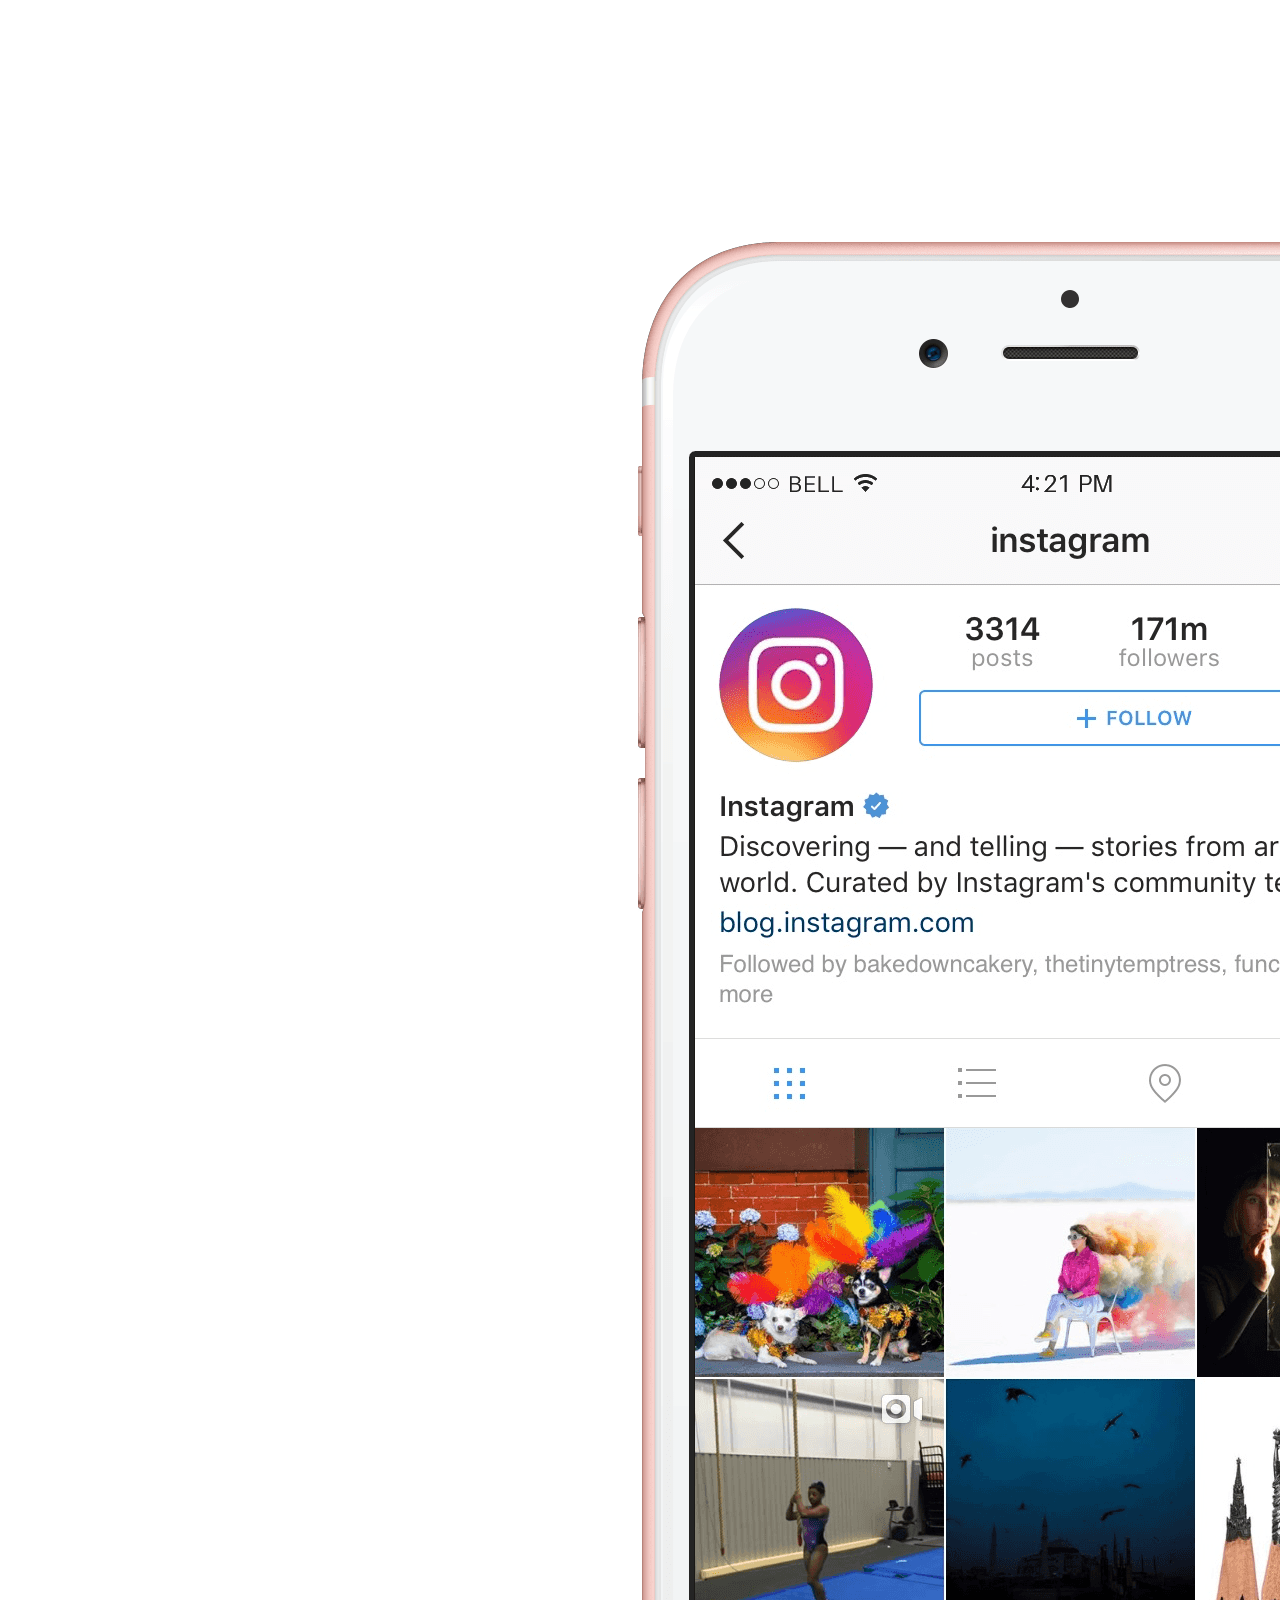
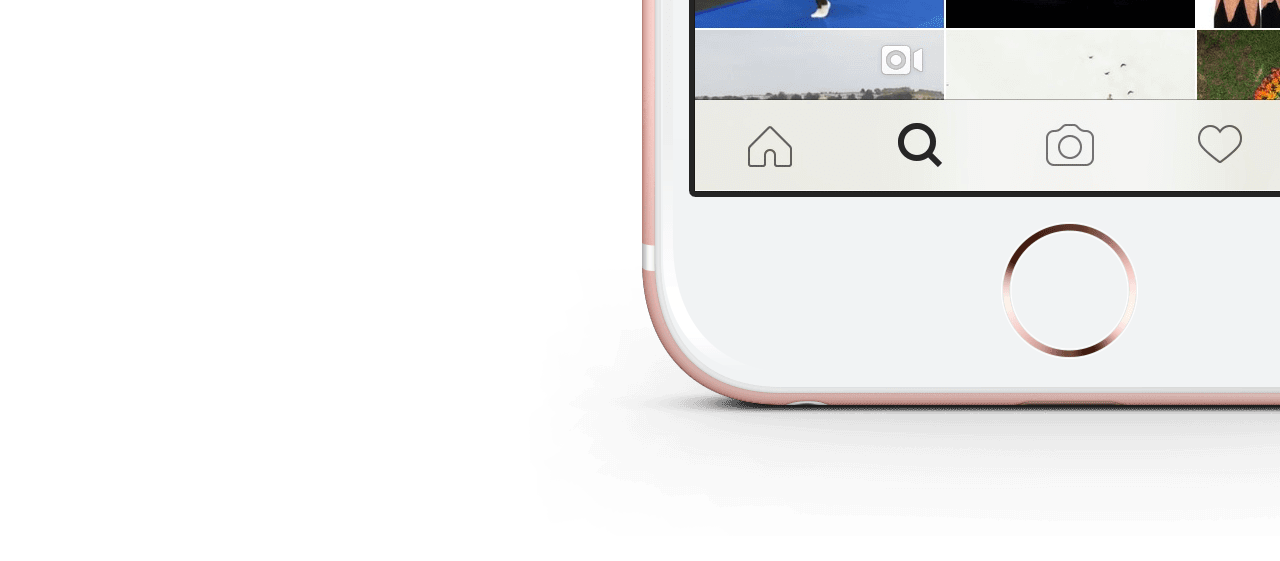
==== Pagina_instagram/index.html @ dfa81a21 "Initial commit" ====
<!DOCTYPE html>
<html>
<head>
    <meta charset="UTF-8">
    <meta name="viewport" content="width=device-width, initial-scale=1.0">
    <link rel="stylesheet" href="style.css">
</head>
<body>
    <div class="instagram-wapper">
        <div class="instagram-phone">
            <img src="./img/instagram-celular.png" alt="celular">
        </div>
        <div class="instagram-continue">

        </div>
    </div>
</body>
</html>
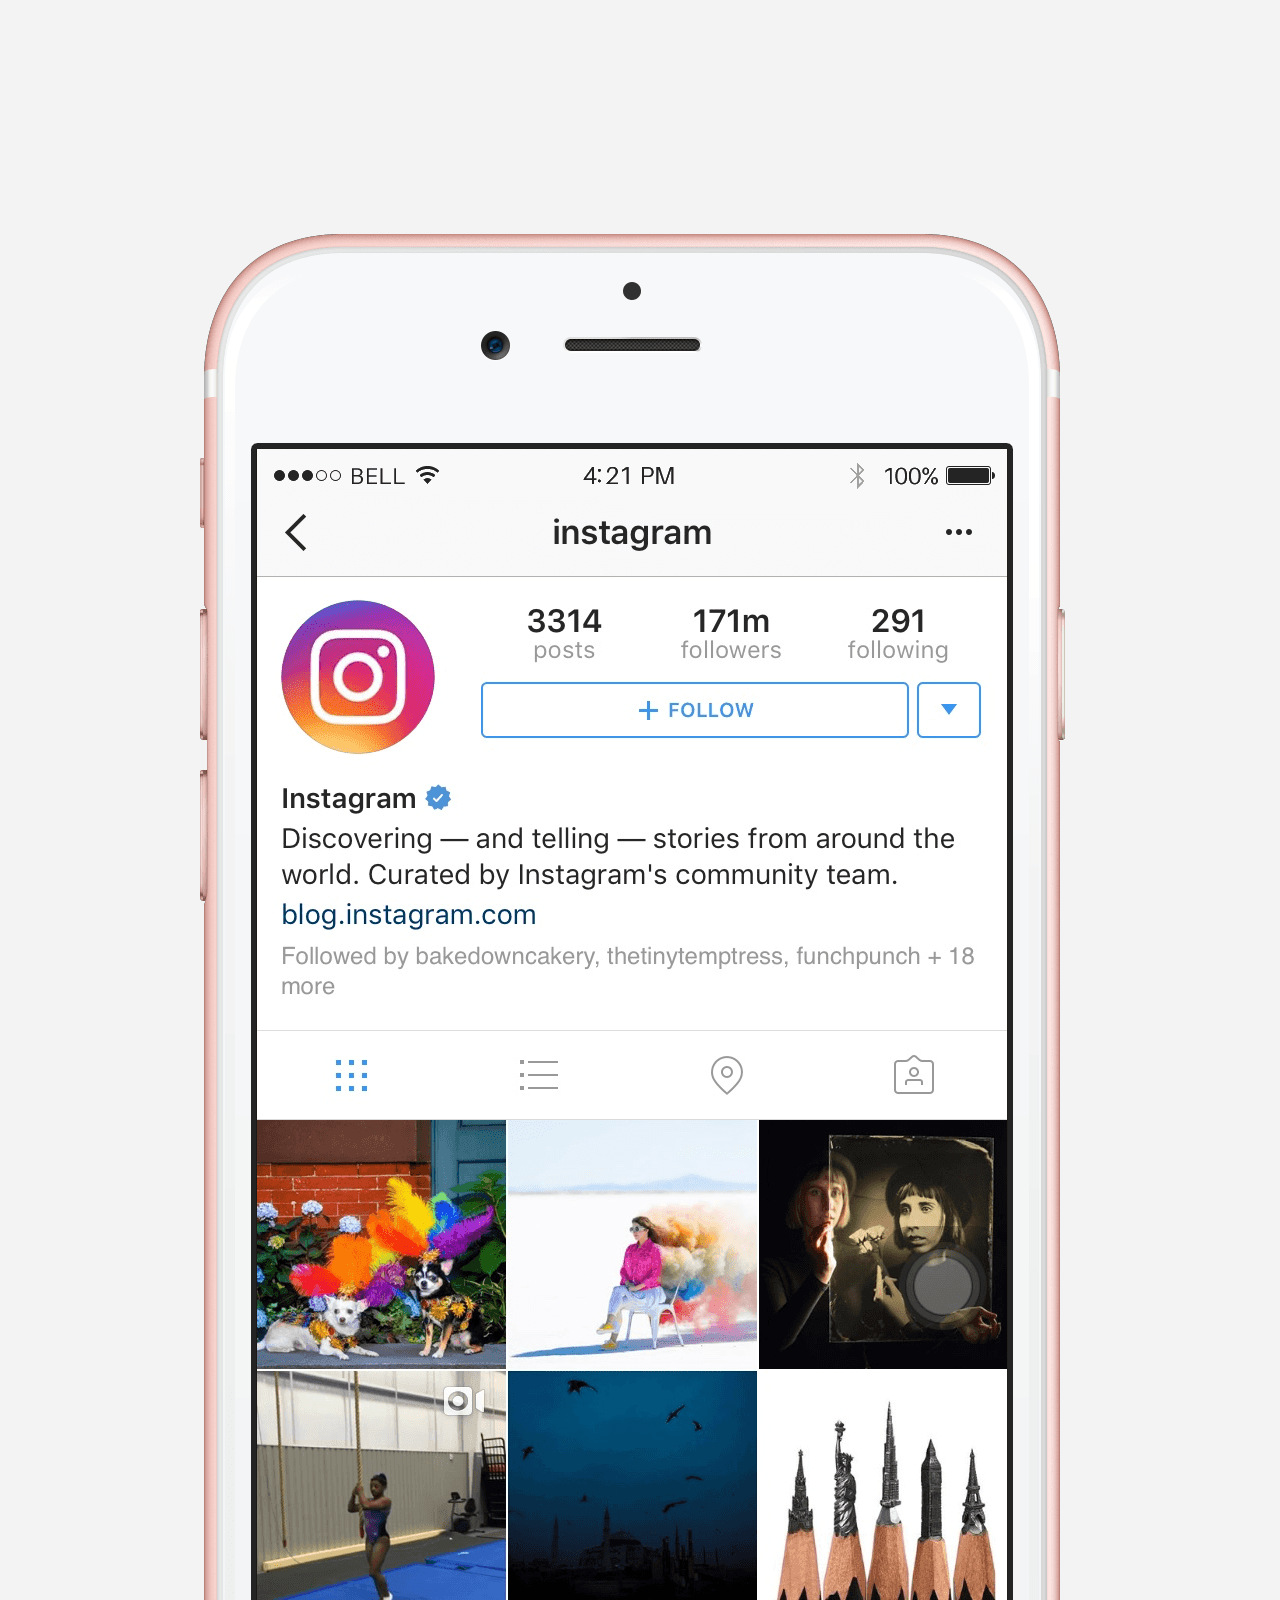
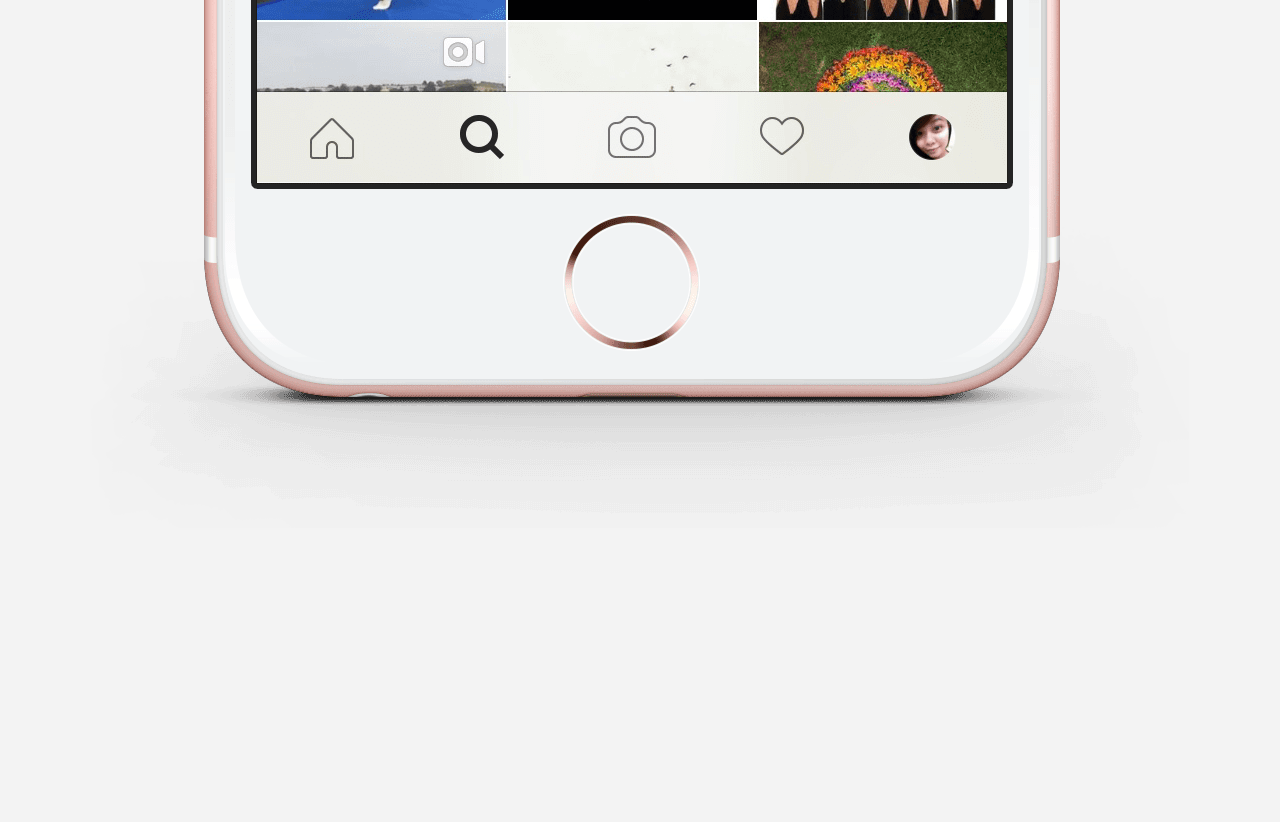
==== commit c3a12a44: "add images and css" ====
--- a/Pagina_instagram/index.html
+++ b/Pagina_instagram/index.html
@@ -11,7 +11,29 @@
             <img src="./img/instagram-celular.png" alt="celular">
         </div>
         <div class="instagram-continue">
-
+            <div class="group">
+                <img src="./img/instagram-logo.png" alt="instagram logo">
+                <div class="profile-photo">
+                    <img src="./img/perfil-instagram.jpg" alt="foto de perfil">
+                </div>
+                <a href="#" class="instagram-login">Continue como sprucegabriela</a>
+                <a href="#" class="instagram-logout">Remover conta</a>
+            </div>
+            <div class="group">
+                <p class="not-acount">Não é sprucegabriela ?</p>
+                <p class="not-acount">
+                    <span class="link-blue">Alternar contas</span>
+                    ou
+                    <span class="link-blue">Inscreva-se</span>
+                </p>
+            </div>
+            <div class="get-the-app">
+                <p class="get-app">Baixe o aplicativo</p>
+                <div class="dowload">
+                    <a href="#" class="app-doeload"></a>
+                    <a href="#" class="app-doeload"></a>
+                </div>
+            </div>
         </div>
     </div>
 </body>
--- a/Pagina_instagram/style.css
+++ b/Pagina_instagram/style.css
@@ -0,0 +1,18 @@
+* {
+    padding: 0;
+    margin: 0;
+    box-sizing: border-box;
+    text-decoration: none;
+    font-family: sans-serif;
+    font-size: 14px;
+}
+
+body {
+    width: 100%;
+    min-height: 100vh;
+    background-color: rgba(243, 243, 243);
+    margin: 0;
+    padding: 0;
+    display: flex;
+    justify-content: center;
+}
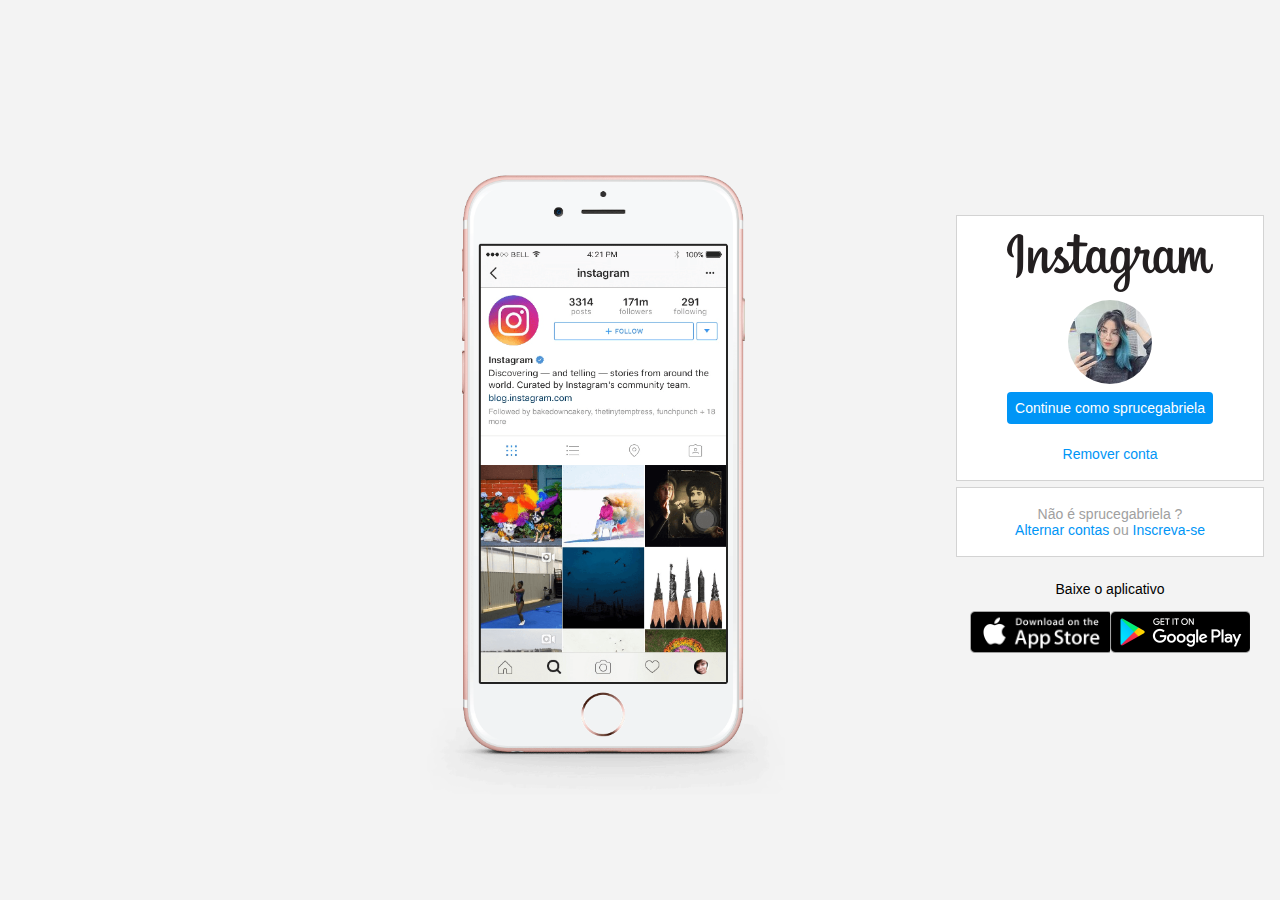
==== commit 160af7d5: "fim 100%" ====
--- a/Pagina_instagram/index.html
+++ b/Pagina_instagram/index.html
@@ -29,9 +29,9 @@
             </div>
             <div class="get-the-app">
                 <p class="get-app">Baixe o aplicativo</p>
-                <div class="dowload">
-                    <a href="#" class="app-doeload"></a>
-                    <a href="#" class="app-doeload"></a>
+                <div class="download">
+                    <a href="#" class="app-download"></a>
+                    <a href="#" class="app-download"></a>
                 </div>
             </div>
         </div>
--- a/Pagina_instagram/style.css
+++ b/Pagina_instagram/style.css
@@ -16,3 +16,139 @@
     display: flex;
     justify-content: center;
 }
+
+.instagram-wapper {
+    display: flex;
+    align-items: center;
+    justify-content: start;
+    width: 60%;
+    height: 100vh;
+}
+
+instagram-phone {
+    display: flex;
+    align-items: center;
+    justify-content: center;
+    width: 50%;
+}
+
+.instagram-phone img{
+    height: 50rem;
+}
+
+.instagram-continue {
+    display: flex;
+    align-items: center;
+    justify-content: space-around;
+    flex-direction: column;
+    width: 50%;
+    min-height: 34rem;
+
+}
+
+.group {
+    display: flex;
+    justify-content: space-between;
+    align-items: center;
+    flex-direction: column;
+    background-color: #ffffff;
+    width: 100%;
+    padding: 1.3rem 0;
+    border: 1px solid lightgrey;
+}
+
+.group:nth-child(1) {
+    min-height:  19rem;
+}
+
+.instagram-logo {
+    height: 3rem;
+}
+
+.profile-photo {
+    display: flex;
+    justify-content: center;
+    align-items: center;
+    border-radius: 50%;
+    overflow: hidden;
+}
+
+.profile-photo img {
+    height: 6rem;
+}
+
+.instagram-login {
+    background-color: #0095f6;
+    color: #ffffff;
+    padding: 8px;
+    border-radius: 4px;
+}
+
+.instagram-logout {
+    color: #0095f6;
+    margin-top: 1rem;
+}
+
+.not-acount {
+    color: rgb(160, 160, 160);
+}
+
+.link-blue {
+    color: #0095f6;
+}
+
+.get-the-app {
+    display: flex;
+    flex-direction: column;
+    align-items: center;
+    justify-content: center;
+    width: 100%;
+    padding: 1.3rem 0;
+}
+
+.download {
+    display: flex;
+    width: 100%;
+    justify-content: space-evenly;
+    align-items: center;
+    padding: 1rem;
+}
+
+.app-download {
+    height: 3rem;
+    width: 10rem;
+    background-size: cover;
+}
+
+.app-download:nth-child(1){
+    background-image: url('./img/apple-button.png')
+}
+
+.app-download:nth-child(2){
+    background-image: url('./img/googleplay-button.png')
+}
+
+/* media queries */
+
+@media (max-width: 1024px){
+    .instagram-wapper{
+        width: 90%;
+    }
+}
+
+@media (max-width: 650px){
+    body{
+        background-color: #ffffff;
+    }
+    .instagram-phone {
+        display: none;
+    }
+    .instagram-continue {
+        width: 100%;
+    }
+
+    .group{
+        border: 1px solid transparent;
+    }
+
+}